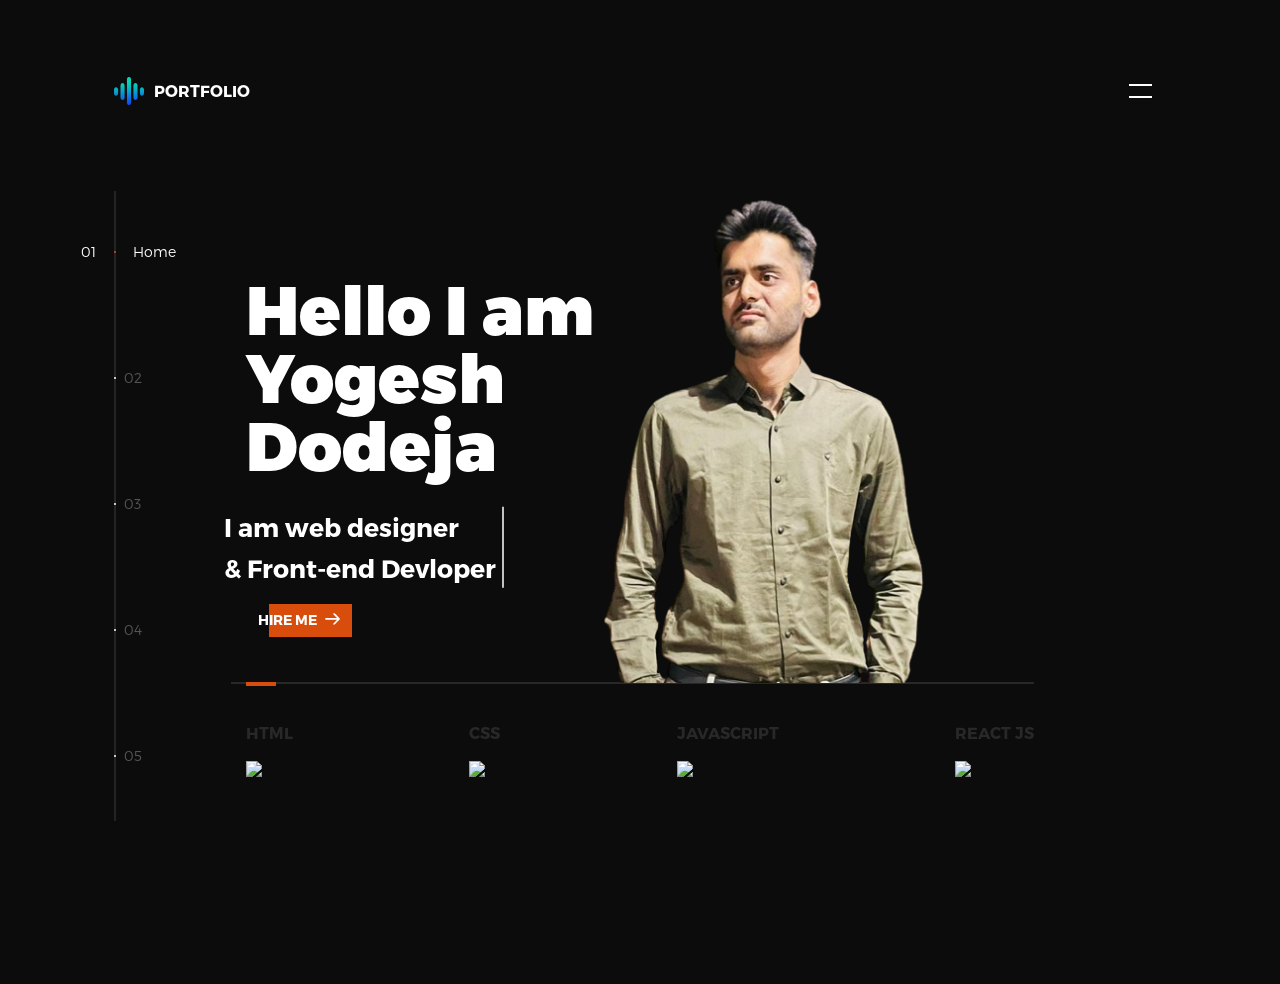
==== index.html @ c279eb3c "first commit" ====
<!DOCTYPE html>
<html lang="en">
<head>
  <title>Portfolio</title>
  <meta charset="utf-8">
  <meta name="viewport" content="width=device-width, initial-scale=1">
  <meta http-equiv="X-UA-Compatible" content="IE=edge">
  <meta name="description" content="HTML5 website template">
  <meta name="keywords" content="global, template, html, sass, jquery">
  <meta name="author" content="Bucky Maler">
  <link rel="stylesheet" href="assets/css/main.css">
</head>
<body>

<!-- notification for small viewports and landscape oriented smartphones -->
<div class="device-notification">
  <a class="device-notification--logo" href="#0">
    <img src="assets/img/logo.png" alt="Global">
    <p>Portfolio</p>
  </a>
  <p class="device-notification--message">Global has so much to offer that we must request you orient your device to portrait or find a larger screen. You won't be disappointed.</p>
</div>

<div class="perspective effect-rotate-left">
  <div class="container"><div class="outer-nav--return"></div>
    <div id="viewport" class="l-viewport">
      <div class="l-wrapper">
        <header class="header">
          <a class="header--logo" href="#0">
            <img src="assets/img/logo.png" alt="Global">
            <p>Portfolio</p>
          </a>
          <button class="header--cta cta">Hire me</button>
          <div class="header--nav-toggle">
          </div>
        </header>
        <nav class="l-side-nav">
          <ul class="side-nav">
            <li class="is-active"><span>Home</span></li>
            <li><span>Works</span></li>
            <li><span>About</span></li>
            <li><span>Contact</span></li>
            <li><span>Hire me</span></li>
          </ul>
        </nav>
        <ul class="l-main-content main-content">
          <li class="l-section section section--is-active">
            <div class="intro">
              <div class="intro--banner">
                <h1 > Hello I am <br>Yogesh  <br>Dodeja</h1><h2 class="line-1 anim-typewriter">I am web designer<br>& Front-end Devloper</h2>
                <!-- <h1 class="typing">Hello CodePen!!!</h1> -->
                <button class="cta">Hire me
                  <svg version="1.1" id="Layer_1" xmlns="http://www.w3.org/2000/svg" xmlns:xlink="http://www.w3.org/1999/xlink" x="0px" y="0px" viewBox="0 0 150 118" style="enable-background:new 0 0 150 118;" xml:space="preserve">
                  <g transform="translate(0.000000,118.000000) scale(0.100000,-0.100000)">
                    <path d="M870,1167c-34-17-55-57-46-90c3-15,81-100,194-211l187-185l-565-1c-431,0-571-3-590-13c-55-28-64-94-18-137c21-20,33-20,597-20h575l-192-193C800,103,794,94,849,39c20-20,39-29,61-29c28,0,63,30,298,262c147,144,272,271,279,282c30,51,23,60-219,304C947,1180,926,1196,870,1167z"/>
                  </g>
                  </svg>
                  <span class="btn-background"></span>
                </button>
                <table>
                <img src="me-removebg-preview.png" id="myimg" alt="Welcome">
              </table>
              </div>
              <div class="intro--options">
                <a href="#0">
                  <h3>HTML</h3>
                  <img id= "logo1" src= "https://upload.wikimedia.org/wikipedia/commons/thumb/3/38/HTML5_Badge.svg/800px-HTML5_Badge.svg.png">
                </a>
                <a href="#0">
                  <h3>CSS</h3>
                  <img id="logo2" src="https://upload.wikimedia.org/wikipedia/commons/thumb/6/62/CSS3_logo.svg/800px-CSS3_logo.svg.png">
                </a>
                <a href="#0">
                  <h3>JAVASCRIPT</h3>
                  <img id="logo3" src="https://www.freepnglogos.com/uploads/javascript/javascript-online-logo-for-website-0.png">
                </a>
                <a href="#0">
                  <h3>REACT JS</h3>
                  <img id="logo4" src="https://cdn1.iconfinder.com/data/icons/programing-development-8/24/react_logo-512.png">
                </a>
              </div>
            </div>
          </li>
          <li class="l-section section">
            <div class="work">
              <h2 id="project"> Projects </h2>
              <div class="work--lockup">
                <ul class="slider">
                  <!-- <li class="slider--item slider--item-left">
                    <a href="#0">
                      <div class="slider--item-image">
                        <img src="assets/img/work-victory.jpg" alt="Victory">
                      </div>
                      <p class="slider--item-title">Victory</p>
                      <p class="slider--item-description">Lorem ipsum dolor sit amet, consectetur adipisicing elit sed do.</p>
                    </a>
                  </li> -->
                  <li class="slider--item slider--item-center">
                    <a href="https://github.com/Yogi020702/Calculator/blob/main/Calculator.html">
                      <div class="slider--item-image">
                        <img id="logo5" src="https://cdn-icons-png.flaticon.com/512/1011/1011863.png" alt="Calculator">
                      </div>
                      <p class="slider--item-title">Calculator</p>
                      <p class="slider--item-description">Calculator code in JavaScript</p>
                    </a>
                  </li>
                  <li class="slider--item slider--item-right">
                    <a href="#0">
                      <div class="slider--item-image">
                        <img src="[data-uri]" alt="Zudio">
                      </div>
                      <p class="slider--item-title">Zudio Project</p>
                      <p class="slider--item-description">In this Project I am using HTML CSS & BOOTSTRAP</p>
                    </a>
                  </li>
                </ul>
                <div class="slider--prev">
                  <svg version="1.1" id="Layer_1" xmlns="http://www.w3.org/2000/svg" xmlns:xlink="http://www.w3.org/1999/xlink" x="0px" y="0px"
                  viewBox="0 0 150 118" style="enable-background:new 0 0 150 118;" xml:space="preserve">
                  <g transform="translate(0.000000,118.000000) scale(0.100000,-0.100000)">
                    <path d="M561,1169C525,1155,10,640,3,612c-3-13,1-36,8-52c8-15,134-145,281-289C527,41,562,10,590,10c22,0,41,9,61,29
                    c55,55,49,64-163,278L296,510h575c564,0,576,0,597,20c46,43,37,109-18,137c-19,10-159,13-590,13l-565,1l182,180
                    c101,99,187,188,193,199c16,30,12,57-12,84C631,1174,595,1183,561,1169z"/>
                  </g>
                  </svg>
                </div>
                <div class="slider--next">
                  <svg version="1.1" id="Layer_1" xmlns="http://www.w3.org/2000/svg" xmlns:xlink="http://www.w3.org/1999/xlink" x="0px" y="0px" viewBox="0 0 150 118" style="enable-background:new 0 0 150 118;" xml:space="preserve">
                  <g transform="translate(0.000000,118.000000) scale(0.100000,-0.100000)">
                    <path d="M870,1167c-34-17-55-57-46-90c3-15,81-100,194-211l187-185l-565-1c-431,0-571-3-590-13c-55-28-64-94-18-137c21-20,33-20,597-20h575l-192-193C800,103,794,94,849,39c20-20,39-29,61-29c28,0,63,30,298,262c147,144,272,271,279,282c30,51,23,60-219,304C947,1180,926,1196,870,1167z"/>
                  </g>
                  </svg>
                </div>
              </div>
            </div>
          </li>
          <li class="l-section section">
            <div class="about">
              <div class="about--banner">
                <h2>Resume</h2>
                <a href="Yogesh's Resume.pdf" download>Check CV
                  <span>
                    <svg version="1.1" id="Layer_1" xmlns="http://www.w3.org/2000/svg" xmlns:xlink="http://www.w3.org/1999/xlink" x="0px" y="0px" viewBox="0 0 150 118" style="enable-background:new 0 0 150 118;" xml:space="preserve">
                    <g transform="translate(0.000000,118.000000) scale(0.100000,-0.100000)">
                      <path d="M870,1167c-34-17-55-57-46-90c3-15,81-100,194-211l187-185l-565-1c-431,0-571-3-590-13c-55-28-64-94-18-137c21-20,33-20,597-20h575l-192-193C800,103,794,94,849,39c20-20,39-29,61-29c28,0,63,30,298,262c147,144,272,271,279,282c30,51,23,60-219,304C947,1180,926,1196,870,1167z"/>
                    </g>
                    </svg>
                  </span>
                </a>
                <img id="me" src="me-removebg-preview 2.png" alt="About Us">
              </div>
              <div class="about--options">
                <a href="#0">
                  <h3>10<sup>th</sup> <br> 56% </h3>
                </a>
                <a href="#0">
                  <h3>12<sup>th</sup> <br> 70%</h3>
                </a>
                <a href="#0">
                  <h3>BCA <br> 6.96 CPI</h3>
                </a> 
              </div>
            </div>
          </li>
          <li class="l-section section">
            <div class="contact">
              <div class="contact--lockup">
                <iframe src="https://www.google.com/maps/embed?pb=!1m18!1m12!1m3!1d29382.74920231218!2d72.58377999166115!3d22.992776174884607!2m3!1f0!2f0!3f0!3m2!1i1024!2i768!4f13.1!3m3!1m2!1s0x395e85c2e335ed6b%3A0xd19a77c6688f5c9b!2sManinagar%2C%20Ahmedabad%2C%20Gujarat!5e0!3m2!1sen!2sin!4v1704738696361!5m2!1sen!2sin" width="600" height="450" style="border:0;" allowfullscreen="" loading="lazy" referrerpolicy="no-referrer-when-downgrade"></iframe>
                <div class="modal">
                  <div class="modal--information">
                    <p>Ahmedabad,Gujarat</p>
                    <a href="mailto:ouremail@gmail.com">yogidodeja16@gmail.com</a>
                    <a href="tel:+148126287560">+91 93 286 85 342</a>
                  </div>
                  <ul class="modal--options">
                    <!-- <li><a href="#0">Bēhance</a></li>
                    <li><a href="#0">dribbble</a></li> -->
                    <li><a href="mailto:ouremail@gmail.com">Contact Me</a></li>
                  </ul>
                </div>
              </div>
            </div>
          </li>
          <li class="l-section section">
            <div class="hire">
              <h2>You want me to do</h2>
              <!-- checkout formspree.io for easy form setup -->
              <form class="work-request">
                <div class="work-request--options">
                  <span class="options-a">
                    <input id="opt-1" type="checkbox" value="app design">
                    <label for="opt-1">
                      <svg version="1.1" id="Layer_1" xmlns="http://www.w3.org/2000/svg" xmlns:xlink="http://www.w3.org/1999/xlink" x="0px" y="0px"
                      viewBox="0 0 150 111" style="enable-background:new 0 0 150 111;" xml:space="preserve">
                      <g transform="translate(0.000000,111.000000) scale(0.100000,-0.100000)">
                        <path d="M950,705L555,310L360,505C253,612,160,700,155,700c-6,0-44-34-85-75l-75-75l278-278L550-5l475,475c261,261,475,480,475,485c0,13-132,145-145,145C1349,1100,1167,922,950,705z"/>
                      </g>
                      </svg>
                      Web Design
                    </label>
                    <input id="opt-2" type="checkbox" value="graphic design">
                    <label for="opt-2">
                      <svg version="1.1" id="Layer_1" xmlns="http://www.w3.org/2000/svg" xmlns:xlink="http://www.w3.org/1999/xlink" x="0px" y="0px"
                      viewBox="0 0 150 111" style="enable-background:new 0 0 150 111;" xml:space="preserve">
                      <g transform="translate(0.000000,111.000000) scale(0.100000,-0.100000)">
                        <path d="M950,705L555,310L360,505C253,612,160,700,155,700c-6,0-44-34-85-75l-75-75l278-278L550-5l475,475c261,261,475,480,475,485c0,13-132,145-145,145C1349,1100,1167,922,950,705z"/>
                      </g>
                      </svg>
                      Web Devloping
                    </label>
                    
                  </span>
                </div>
                <div class="work-request--information">
                  <div class="information-name">
                    <input id="name" type="text" spellcheck="false">
                    <label for="name">Name</label>
                  </div>
                  <div class="information-email">
                    <input id="email" type="email" spellcheck="false">
                    <label for="email">Email</label>
                  </div>
                </div>
                <input type="submit" value="Send Request">
              </form>
            </div>
          </li>
        </ul>
      </div>
    </div>
  </div>
  <ul class="outer-nav">
    <li>Home</li>
    <li>Works</li>
    <li>About</li>
    <li>Contact</li>
    <li>Hire me</li>
  </ul>
</div>

<script src="https://ajax.googleapis.com/ajax/libs/jquery/2.2.4/jquery.min.js"></script>
<script>window.jQuery || document.write('<script src="assets/js/vendor/jquery-2.2.4.min.js"><\/script>')</script>
<script src="assets/js/functions-min.js"></script>
</body>
</html>
---- assets/css/main.css ----
@font-face {
    font-family: 'Montserrat';
    src: url("fonts/Montserrat-Black.eot");
    src: local("☺"), url("fonts/Montserrat-Black.woff") format("woff"), url("fonts/Montserrat-Black.ttf") format("truetype"), url("fonts/Montserrat-Black.svg") format("svg");
    font-weight: 900;
    font-style: normal
}

@font-face {
    font-family: 'Montserrat';
    src: url("fonts/Montserrat-Bold.eot");
    src: local("☺"), url("fonts/Montserrat-Bold.woff") format("woff"), url("fonts/Montserrat-Bold.ttf") format("truetype"), url("fonts/Montserrat-Bold.svg") format("svg");
    font-weight: 700;
    font-style: normal
}

@font-face {
    font-family: 'Montserrat';
    src: url("fonts/Montserrat-Regular.eot");
    src: local("☺"), url("fonts/Montserrat-Regular.woff") format("woff"), url("fonts/Montserrat-Regular.ttf") format("truetype"), url("fonts/Montserrat-Regular.svg") format("svg");
    font-weight: 400;
    font-style: normal
}

@font-face {
    font-family: 'Montserrat';
    src: url("fonts/Montserrat-Light.eot");
    src: local("☺"), url("fonts/Montserrat-Light.woff") format("woff"), url("fonts/Montserrat-Light.ttf") format("truetype"), url("fonts/Montserrat-Light.svg") format("svg");
    font-weight: 300;
    font-style: normal
}
@import url(https://fonts.googleapis.com/css?family=Anonymous+Pro);

/* Global */
html{
  min-height: 100%;
  overflow: hidden;
}
body{
  height: calc(100vh - 2em);
  padding: 4em;
  color: rgba(255,255,255,.75);
  font-family: 'Anonymous Pro', monospace;  
  background-color: rgb(25,25,25);  
}
.line-1{
    position: relative;
    top: 5%;
    right: 35%;  
    width: 24em;
    margin: 0 auto;
    border-right: 2px solid rgba(255,255,255,.75);
    font-size: 180%;
    /* text-align: center; */
    white-space: nowrap;
    overflow: hidden;
    transform: translateY(-50%);    
}

/* Animation */
.anim-typewriter{
  animation: typewriter 3s steps(44) 1s 1 normal both,
             blinkTextCursor 500ms steps(44) infinite normal;
}
@keyframes typewriter{
  from{width: 0;}
  to{width: 11em;}
}
@keyframes blinkTextCursor{
  from{border-right-color: rgba(189, 14, 14, 0.75);}
  to{border-right-color: transparent;}
}

/*! normalize.css v3.0.2 | MIT License | git.io/normalize */
html {
    font-family: sans-serif;
    -ms-text-size-adjust: 100%;
    -webkit-text-size-adjust: 100%
}

body {
    margin: 0
}
#logo1,#logo2,#logo3,#logo4{
    height: 10vh;
}
#logo5{
    height: 30vh;
    margin-top: 35px;
}
#myimg{
    height: 55vh;
}
#me{
    height: 600px;
    left: 600px;
    top: -70px;
}
article,
aside,
details,
figcaption,
figure,
footer,
header,
hgroup,
main,
menu,
nav,
section,
summary {
    display: block
}

audio,
canvas,
progress,
video {
    display: inline-block;
    vertical-align: baseline
}

audio:not([controls]) {
    display: none;
    height: 0
}

[hidden],
template {
    display: none
}

a {
    background-color: transparent
}

a:active,
a:hover {
    outline: 0
}

abbr[title] {
    border-bottom: 1px dotted
}

b,
strong {
    font-weight: bold
}

dfn {
    font-style: italic
}

h1 {
    font-size: 2em;
    margin: 0.67em 0
}

mark {
    background: #ff0;
    color: #000
}

small {
    font-size: 80%
}

sub,
sup {
    font-size: 75%;
    line-height: 0;
    position: relative;
    vertical-align: baseline
}

sup {
    top: -0.5em
}

sub {
    bottom: -0.25em
}

img {
    border: 0
}

svg:not(:root) {
    overflow: hidden
}

figure {
    margin: 1em 40px
}

hr {
    box-sizing: content-box;
    height: 0
}

pre {
    overflow: auto
}

code,
kbd,
pre,
samp {
    font-family: monospace, monospace;
    font-size: 1em
}

button,
input,
optgroup,
select,
textarea {
    color: inherit;
    font: inherit;
    margin: 0
}

button {
    overflow: visible
}

button,
select {
    text-transform: none
}

button,
html input[type="button"],
input[type="reset"],
input[type="submit"] {
    -webkit-appearance: button;
    cursor: pointer
}

button[disabled],
html input[disabled] {
    cursor: default
}

button::-moz-focus-inner,
input::-moz-focus-inner {
    border: 0;
    padding: 0
}

input {
    line-height: normal
}

input[type="checkbox"],
input[type="radio"] {
    box-sizing: border-box;
    padding: 0
}

input[type="number"]::-webkit-inner-spin-button,
input[type="number"]::-webkit-outer-spin-button {
    height: auto
}

input[type="search"] {
    -webkit-appearance: textfield;
    box-sizing: content-box
}

input[type="search"]::-webkit-search-cancel-button,
input[type="search"]::-webkit-search-decoration {
    -webkit-appearance: none
}

fieldset {
    border: 1px solid #c0c0c0;
    margin: 0 2px;
    padding: 0.35em 0.625em 0.75em
}

legend {
    border: 0;
    padding: 0
}

textarea {
    overflow: auto
}

optgroup {
    font-weight: bold
}

table {
    border-collapse: collapse;
    border-spacing: 0
}

td,
th {
    padding: 0
}

::-moz-selection {
    background: #FFF498
}

::selection {
    background: #FFF498
}

::-moz-selection {
    background: #FFF498
}

img::-moz-selection {
    background: transparent
}

img::selection {
    background: transparent
}

img::-moz-selection {
    background: transparent
}

body {
    -webkit-tap-highlight-color: #FFF498
}

body {
    background-color: #0c0c0c;
    font-size: 14px;
    line-height: 1.6;
    font-family: "Montserrat", sans-serif;
    color: #fff;
    -webkit-font-smoothing: antialiased;
    -webkit-text-size-adjust: 100%
}

.l-viewport {
    position: relative;
    width: 100%;
    height: 100vh;
    box-shadow: 0 0 45px 5px rgba(0, 0, 0, 0.85);
    overflow: hidden
}

.l-wrapper {
    position: relative;
    width: 1440px;
    max-width: 90%;
    height: 100%;
    margin: 0 auto
}

.l-side-nav {
    position: absolute;
    left: 0;
    display: -webkit-box;
    display: -webkit-flex;
    display: -ms-flexbox;
    display: flex;
    height: 100%;
    -webkit-box-align: center;
    -webkit-align-items: center;
    -ms-flex-align: center;
    align-items: center
}

.l-side-nav::before {
    content: "";
    position: absolute;
    top: 50%;
    left: 0;
    -webkit-transform: translateY(-50%);
    transform: translateY(-50%);
    width: 2px;
    height: 70%;
    max-height: 750px;
    background-color: #555;
    opacity: .35;
    z-index: 10
}

@media (max-width: 1180px) {
    .l-side-nav {
        display: none
    }
}

.l-main-content {
    position: relative;
    width: 100%;
    height: 100%;
    margin: 0;
    padding: 0;
    list-style: none
}

.l-section {
    position: absolute;
    width: 100%;
    height: 100%
}

.device-notification {
    display: none;
    position: fixed;
    top: 0;
    left: 0;
    width: 100%;
    height: 100%;
    -webkit-box-orient: vertical;
    -webkit-box-direction: normal;
    -webkit-flex-direction: column;
    -ms-flex-direction: column;
    flex-direction: column;
    -webkit-box-align: center;
    -webkit-align-items: center;
    -ms-flex-align: center;
    -ms-grid-row-align: center;
    align-items: center;
    -webkit-box-pack: center;
    -webkit-justify-content: center;
    -ms-flex-pack: center;
    justify-content: center;
    background-color: #0c0c0c;
    z-index: 12
}

.device-notification--logo {
    display: -webkit-box;
    display: -webkit-flex;
    display: -ms-flexbox;
    display: flex;
    -webkit-box-align: center;
    -webkit-align-items: center;
    -ms-flex-align: center;
    align-items: center;
    text-decoration: none;
    color: #fff
}

.device-notification--logo p {
    margin: 0 0 0 10px;
    font-size: 16px;
    font-weight: 700;
    text-transform: uppercase
}

.device-notification--message {
    width: 70%;
    margin: 30px 0 0 0;
    font-weight: 700;
    text-align: center
}

@media (max-width: 767px) and (min-width: 601px) and (max-height: 680px) {
    .device-notification {
        display: -webkit-box;
        display: -webkit-flex;
        display: -ms-flexbox;
        display: flex
    }
}

@media (max-width: 600px) and (min-width: 480px) and (max-height: 580px) {
    .device-notification {
        display: -webkit-box;
        display: -webkit-flex;
        display: -ms-flexbox;
        display: flex
    }
}

@media (max-width: 736px) and (min-width: 360px) and (orientation: landscape) {
    .device-notification {
        display: -webkit-box;
        display: -webkit-flex;
        display: -ms-flexbox;
        display: flex
    }
}

@media(max-width: 359px) {
    .device-notification {
        display: -webkit-box;
        display: -webkit-flex;
        display: -ms-flexbox;
        display: flex
    }
}

.section {
    opacity: 0;
    visibility: hidden;
    -webkit-transition: opacity .4s ease-in-out, visibility 0s .4s;
    transition: opacity .4s ease-in-out, visibility 0s .4s
}

.section--is-active {
    opacity: 1;
    visibility: visible;
    z-index: 1;
    -webkit-transition: opacity .4s ease-in-out .4s;
    transition: opacity .4s ease-in-out .4s
}

.section--next {
    -webkit-transform: translateY(-45px);
    transform: translateY(-45px);
    -webkit-transition: -webkit-transform .4s ease-in-out;
    transition: -webkit-transform .4s ease-in-out;
    transition: transform .4s ease-in-out;
    transition: transform .4s ease-in-out, -webkit-transform .4s ease-in-out
}

.section--prev {
    -webkit-transform: translateY(45px);
    transform: translateY(45px);
    -webkit-transition: -webkit-transform .4s ease-in-out;
    transition: -webkit-transform .4s ease-in-out;
    transition: transform .4s ease-in-out;
    transition: transform .4s ease-in-out, -webkit-transform .4s ease-in-out
}

.header {
    position: absolute;
    top: 0;
    left: 0;
    display: -webkit-box;
    display: -webkit-flex;
    display: -ms-flexbox;
    display: flex;
    width: 100%;
    height: 70px;
    -webkit-box-align: center;
    -webkit-align-items: center;
    -ms-flex-align: center;
    align-items: center;
    -webkit-box-pack: justify;
    -webkit-justify-content: space-between;
    -ms-flex-pack: justify;
    justify-content: space-between;
    z-index: 10
}

.header--logo {
    display: -webkit-box;
    display: -webkit-flex;
    display: -ms-flexbox;
    display: flex;
    -webkit-box-align: center;
    -webkit-align-items: center;
    -ms-flex-align: center;
    align-items: center;
    text-decoration: none;
    color: #fff
}

.header--logo p {
    margin: 0 0 0 10px;
    font-size: 16px;
    font-weight: 700;
    text-transform: uppercase
}

.header--nav-toggle {
    display: -webkit-box;
    display: -webkit-flex;
    display: -ms-flexbox;
    display: flex;
    width: 50px;
    height: 50px;
    -webkit-box-orient: vertical;
    -webkit-box-direction: normal;
    -webkit-flex-direction: column;
    -ms-flex-direction: column;
    flex-direction: column;
    -webkit-box-align: center;
    -webkit-align-items: center;
    -ms-flex-align: center;
    align-items: center;
    -webkit-box-pack: center;
    -webkit-justify-content: center;
    -ms-flex-pack: center;
    justify-content: center;
    cursor: pointer
}

.header--nav-toggle span,
.header--nav-toggle::before,
.header--nav-toggle::after {
    content: "";
    position: relative;
    width: 16px;
    height: 2px;
    background-color: #fff
}

.header--nav-toggle::before {
    bottom: 5px;
    width: 23px
}

.header--nav-toggle::after {
    top: 5px;
    width: 23px
}

.header--cta {
    position: absolute;
    top: 50%;
    left: 50%;
    -webkit-transform: translate(-50%, -50%);
    transform: translate(-50%, -50%);
    padding: 0 20px;
    line-height: 30px;
    text-decoration: none;
    color: #fff;
    font-weight: 700;
    text-transform: uppercase;
    background-color: #d84d0c;
    border: none;
    opacity: 0;
    visibility: hidden;
    -webkit-transition: opacity .4s ease-in-out, visibility 0s .4s;
    transition: opacity .4s ease-in-out, visibility 0s .4s
}

.header--cta:focus {
    outline: none
}

.header--cta.is-active {
    opacity: 1;
    visibility: visible;
    -webkit-transition: opacity .4s ease-in-out .4s;
    transition: opacity .4s ease-in-out .4s
}

@media (max-width: 767px) {
    .header--cta {
        display: none
    }
}

.side-nav {
    position: relative;
    display: -webkit-box;
    display: -webkit-flex;
    display: -ms-flexbox;
    display: flex;
    width: 100px;
    height: 70%;
    max-height: 750px;
    -webkit-box-orient: vertical;
    -webkit-box-direction: normal;
    -webkit-flex-direction: column;
    -ms-flex-direction: column;
    flex-direction: column;
    -webkit-justify-content: space-around;
    -ms-flex-pack: distribute;
    justify-content: space-around;
    margin: 0;
    padding: 0;
    list-style-position: inside;
    z-index: 10
}

.side-nav>li {
    position: relative;
    top: -5px;
    color: #fff;
    font-size: 6px;
    cursor: pointer
}

.side-nav>li span {
    position: relative;
    top: 3px;
    left: 10px;
    color: #fff;
    font-size: 14px;
    font-weight: 300;
    opacity: 0;
    visibility: hidden
}

.side-nav>li::before {
    position: absolute;
    top: 3px;
    left: 10px;
    color: #555;
    font-size: 14px;
    font-weight: 300
}

.side-nav li:nth-child(1)::before {
    content: "01"
}

.side-nav li:nth-child(2)::before {
    content: "02"
}

.side-nav li:nth-child(3)::before {
    content: "03"
}

.side-nav li:nth-child(4)::before {
    content: "04"
}

.side-nav li:nth-child(5)::before {
    content: "05"
}

.side-nav li.is-active {
    color: #d84d0c;
    -webkit-transition: color .4s ease-in-out;
    transition: color .4s ease-in-out
}

.side-nav li.is-active span {
    opacity: 1;
    visibility: visible;
    -webkit-transition: opacity .4s ease-in-out;
    transition: opacity .4s ease-in-out
}

.side-nav li.is-active::before {
    left: -33px;
    color: #fff
}

.intro {
    position: relative;
    display: -webkit-box;
    display: -webkit-flex;
    display: -ms-flexbox;
    display: flex;
    width: 900px;
    max-width: 75%;
    height: 100%;
    -webkit-box-orient: vertical;
    -webkit-box-direction: normal;
    -webkit-flex-direction: column;
    -ms-flex-direction: column;
    flex-direction: column;
    -webkit-box-pack: center;
    -webkit-justify-content: center;
    -ms-flex-pack: center;
    justify-content: center;
    margin: 0 auto
}

@media (max-width: 1180px) {
    .intro {
        max-width: 100%
    }
}

.intro--banner {
    position: relative;
    height: 475px
}

.intro--banner::before {
    content: "";
    position: absolute;
    bottom: 20px;
    left: -15px;
    right: 0;
    height: 2px;
    background-color: #282828
}

.intro--banner::after {
    content: "";
    position: absolute;
    bottom: 18px;
    left: 0;
    width: 30px;
    height: 4px;
    background-color: #d84d0c
}

.intro--banner h1 {
    position: relative;
    font-size: 68px;
    font-weight: 900;
    line-height: 1;
    z-index: 1
}

.intro--banner button {
    position: relative;
    padding: 5px 17px 5px 12px;
    font-weight: 700;
    text-transform: uppercase;
    background-color: transparent;
    border: none
}

.intro--banner button .btn-background {
    position: absolute;
    top: 0;
    left: 23px;
    right: 0;
    height: 100%;
    background-color: #d84d0c;
    z-index: -1;
    -webkit-transition: left .2s ease-in-out;
    transition: left .2s ease-in-out
}

.intro--banner button:hover .btn-background {
    left: 0
}

.intro--banner button:focus {
    outline: none
}

.intro--banner button svg {
    position: relative;
    left: 5px;
    width: 15px;
    fill: #fff
}

.intro--banner img {
    position: absolute;
    bottom: 21px;
    right: -12px
}

.intro--options {
    display: -webkit-box;
    display: -webkit-flex;
    display: -ms-flexbox;
    display: flex;
    -webkit-box-pack: justify;
    -webkit-justify-content: space-between;
    -ms-flex-pack: justify;
    justify-content: space-between;
    margin: 0;
    padding: 0;
    list-style: none
}

.intro--options>a {
    max-width: 250px;
    text-decoration: none;
    color: #282828;
    -webkit-transition: color .2s ease-in-out;
    transition: color .2s ease-in-out
}

.intro--options>a:hover {
    color: #fff
}

.intro--options h3 {
    font-size: 16px;
    text-transform: uppercase
}

.intro--options p {
    margin-bottom: 0
}

@media (max-width: 900px) {
    .intro--banner {
        height: 380px
    }

    .intro--banner h1 {
        font-size: 55px
    }

    .intro--banner img {
        width: 430px
    }

    .intro--options>a {
        margin-right: 30px
    }

    .intro--options>a:last-child {
        margin-right: 0
    }
}

@media (max-width: 767px) {
    .intro--banner {
        height: 305px
    }

    .intro--banner h1 {
        font-size: 44px
    }

    .intro--banner img {
        width: 330px
    }

    .intro--options {
        display: block
    }

    .intro--options>a {
        display: block;
        max-width: 100%;
        margin: 0 0 30px 0
    }

    .intro--options>a:last-child {
        margin-bottom: 0
    }
}

@media (max-width: 600px) {
    .intro--banner {
        height: 360px
    }

    .intro--banner h1 {
        font-size: 55px
    }

    .intro--banner img {
        display: none
    }
}

@media (max-width: 600px) and (max-height: 750px) {
    .intro--banner {
        height: auto
    }

    .intro--banner::before,
    .intro--banner::after {
        display: none
    }

    .intro--banner h1 {
        margin-top: 0
    }

    .intro--options {
        display: none
    }
}

.work {
    position: relative;
    display: -webkit-box;
    display: -webkit-flex;
    display: -ms-flexbox;
    display: flex;
    width: 960px;
    max-width: 80%;
    height: 100%;
    -webkit-box-orient: vertical;
    -webkit-box-direction: normal;
    -webkit-flex-direction: column;
    -ms-flex-direction: column;
    flex-direction: column;
    -webkit-box-pack: center;
    -webkit-justify-content: center;
    -ms-flex-pack: center;
    justify-content: center;
    margin: 0 auto
}

@media (max-width: 1180px) {
    .work {
        max-width: 100%
    }
}

.work h2 {
    margin: 0 0 20px 0;
    font-size: 30px;
    text-align: center
}

.work--lockup {
    position: relative
}

.work--lockup .slider {
    position: relative;
    display: -webkit-box;
    display: -webkit-flex;
    display: -ms-flexbox;
    display: flex;
    width: 80%;
    margin: 0 auto;
    padding: 0;
    list-style: none
}

.work--lockup .slider--item {
    position: absolute;
    display: none;
    text-align: center
}

.work--lockup .slider--item a {
    text-decoration: none;
    color: #858585
}

.work--lockup .slider--item-title {
    margin-top: 10px;
    font-size: 12px;
    font-weight: 700;
    text-transform: uppercase
}

.work--lockup .slider--item-description {
    display: none;
    max-width: 250px;
    margin: 0 auto
}

.work--lockup .slider--item-image {
    width: 150px;
    height: 150px;
    margin: 0 auto;
    border-radius: 50%;
    overflow: hidden
}

.work--lockup .slider--item-image img {
    width: 100%
}

.work--lockup .slider--item-left {
    top: 50%;
    left: 0;
    -webkit-transform: translateY(-50%);
    transform: translateY(-50%);
    display: block
}

.work--lockup .slider--item-right {
    top: 50%;
    right: 0;
    -webkit-transform: translateY(-50%);
    transform: translateY(-50%);
    display: block
}

.work--lockup .slider--item-center {
    position: relative;
    top: 30px;
    left: 50%;
    -webkit-transform: translateX(-50%);
    transform: translateX(-50%);
    display: block
}

.work--lockup .slider--item-center a {
    color: #fff
}

.work--lockup .slider--item-center .slider--item-title {
    margin-top: 25px;
    font-size: 16px
}

.work--lockup .slider--item-center .slider--item-description {
    display: block
}

.work--lockup .slider--item-center .slider--item-image {
    width: 300px;
    height: 300px
}

.work--lockup .slider--next,
.work--lockup .slider--prev {
    position: absolute;
    top: 160px;
    display: -webkit-box;
    display: -webkit-flex;
    display: -ms-flexbox;
    display: flex;
    width: 50px;
    height: 50px;
    -webkit-box-align: center;
    -webkit-align-items: center;
    -ms-flex-align: center;
    align-items: center;
    -webkit-box-pack: center;
    -webkit-justify-content: center;
    -ms-flex-pack: center;
    justify-content: center;
    background-color: #282828;
    border-radius: 50%;
    cursor: pointer
}

.work--lockup .slider--next svg,
.work--lockup .slider--prev svg {
    width: 20px;
    fill: #fff
}

.work--lockup .slider--next {
    right: 0
}

.work--lockup .slider--prev {
    left: 0
}

@media (max-width: 900px) {
    .work--lockup .slider--item-image {
        width: 120px;
        height: 120px
    }

    .work--lockup .slider--item-center .slider--item-image {
        width: 240px;
        height: 240px
    }

    .work--lockup .slider--next,
    .work--lockup .slider--prev {
        top: 130px
    }
}

@media (max-width: 767px) {
    .work--lockup .slider {
        width: 75%
    }

    .work--lockup .slider--item-image {
        width: 90px;
        height: 90px
    }

    .work--lockup .slider--item-center .slider--item-image {
        width: 190px;
        height: 190px
    }

    .work--lockup .slider--next,
    .work--lockup .slider--prev {
        top: 105px
    }
}

@media (max-width: 600px) {
    .work--lockup .slider {
        width: auto
    }

    .work--lockup .slider--item-left,
    .work--lockup .slider--item-right {
        display: none
    }
}

.about {
    position: relative;
    display: -webkit-box;
    display: -webkit-flex;
    display: -ms-flexbox;
    display: flex;
    width: 900px;
    max-width: 75%;
    height: 100%;
    -webkit-box-orient: vertical;
    -webkit-box-direction: normal;
    -webkit-flex-direction: column;
    -ms-flex-direction: column;
    flex-direction: column;
    -webkit-box-pack: center;
    -webkit-justify-content: center;
    -ms-flex-pack: center;
    justify-content: center;
    margin: 0 auto
}

@media (max-width: 1180px) {
    .about {
        max-width: 100%
    }
}

.about--banner {
    position: relative;
    height: 275px

}

.about--banner::before {
    content: "";
    position: absolute;
    top: 20px;
    left: 200px;
    -webkit-transform: rotate(-25deg);
    transform: rotate(-25deg);
    border: 5px solid #d84d0c;
    border-right-color: transparent;
    border-bottom-color: transparent
}

.about--banner::after {
    content: "";
    position: absolute;
    top: 75px;
    left: 400px;
    -webkit-transform: rotate(45deg);
    transform: rotate(45deg);
    width: 10px;
    height: 10px;
    background-color: #d84d0c
}

.about--banner h2 {
    position: relative;
    margin-top: 35px;
    font-size: 68px;
    font-weight: 900;
    line-height: 1;
    z-index: 1
}

.about--banner h2::before {
    content: "";
    position: absolute;
    top: 60px;
    left: 268px;
    width: 30px;
    height: 30px;
    background-color: #d84d0c;
    border-radius: 50%
}

.about--banner h2::after {
    content: "";
    position: absolute;
    top: 255px;
    left: 255px;
    width: 10px;
    height: 10px;
    background-color: #d84d0c
}

.about--banner a {
    padding: 5px 17px 5px 0;
    text-decoration: none;
    color: #fff;
    font-weight: 700;
    text-transform: uppercase;
    background-color: transparent
}

.about--banner a:hover svg {
    left: 10px
}

.about--banner a svg {
    position: relative;
    left: 5px;
    width: 15px;
    fill: #fff;
    -webkit-transition: left .2s ease-in-out;
    transition: left .2s ease-in-out
}

.about--banner img {
    position: absolute;
    bottom: -90px;
    right: -12px
}

.about--options {
    display: -webkit-box;
    display: -webkit-flex;
    display: -ms-flexbox;
    display: flex;
    max-width: 600px;
    -webkit-box-pack: justify;
    -webkit-justify-content: space-between;
    -ms-flex-pack: justify;
    justify-content: space-between;
    margin: 0;
    padding: 0;
    list-style: none
}

.about--options>a {
    position: relative;
    width: 170px;
    height: 175px;
    text-decoration: none;
    color: #fff;
    border: 10px solid #d84d0c;
    background-position: center;
    background-size: cover;
    background-repeat: no-repeat
}

.about--options>a:nth-child(1) {
    background-image: url("https://assets.telegraphindia.com/telegraph/2023/Jan/1672746038_untitled-design-2023-01-03t171021-689.jpg")
}

.about--options>a:nth-child(2) {
    background-image: url("https://assets.telegraphindia.com/telegraph/2023/Jan/1672746038_untitled-design-2023-01-03t171021-689.jpg")
}

.about--options>a:nth-child(3) {
    background-image: url("https://ksv.ac.in/wp-content/uploads/2019/12/logo-2.png")
}

.about--options>a:hover h3 {
    bottom: -75px
}

.about--options>a:hover h2 {
    bottom: -75px
}

.about--options>a:hover h1 {
    bottom: -75px
}

.about--options h3 {
    position: absolute;
    bottom: 10px;
    left: 10px;
    font-size: 16px;
    text-transform: uppercase;
    -webkit-transition: bottom .2s ease-in-out, left .2s ease-in-out;
    transition: bottom .2s ease-in-out, left .2s ease-in-out
}

@media (max-width: 767px) {
    .about--banner {
        height: 305px
    }

    .about--banner::before {
        top: 0;
        left: 125px
    }

    .about--banner::after {
        top: 35px;
        left: 260px
    }

    .about--banner h2 {
        margin-top: 10px;
        font-size: 44px
    }

    .about--banner h2::before {
        top: 28px;
        left: 168px
    }

    .about--banner h2::after {
        top: 163px;
        left: 163px
    }

    .about--banner img {
        width: 315px
    }
}

@media (max-width: 600px) {
    .about--banner {
        height: auto
    }

    .about--banner::before {
        left: 155px
    }

    .about--banner::after {
        left: 310px
    }

    .about--banner h2 {
        margin-top: 0;
        font-size: 55px
    }

    .about--banner h2::before {
        top: 43px;
        left: 214px
    }

    .about--banner h2::after {
        top: 205px;
        left: 205px
    }

    .about--banner img {
        display: none
    }

    .about--options {
        display: none
    }
}

.contact {
    position: fixed;
    top: 0;
    left: 0;
    width: 100%;
    height: 100%;
    /* background-image: url("../img/contact-visual.png"); */
    
    background-position: center;
    background-size: cover;
    background-repeat: no-repeat
}

.contact--lockup {
    position: relative;
    display: -webkit-box;
    display: -webkit-flex;
    display: -ms-flexbox;
    display: flex;
    width: 900px;
    max-width: 75%;
    height: 100%;
    -webkit-box-align: center;
    -webkit-align-items: center;
    -ms-flex-align: center;
    align-items: center;
    -webkit-box-pack: end;
    -webkit-justify-content: flex-end;
    -ms-flex-pack: end;
    justify-content: flex-end;
    margin: 0 auto
}

@media (max-width: 1180px) {
    .contact--lockup {
        max-width: 90%
    }
}

@media (max-width: 767px) {
    .contact--lockup {
        -webkit-box-pack: center;
        -webkit-justify-content: center;
        -ms-flex-pack: center;
        justify-content: center
    }
}

.contact--lockup .modal {
    padding: 45px 45px;
    text-align: center;
    background-color: #0c0c0c;
    box-shadow: 0 0 30px 0 rgba(0, 0, 0, 0.75)
}

.contact--lockup .modal--information p,
.contact--lockup .modal--information a {
    display: block;
    margin: 10px 0;
    text-decoration: none;
    color: #fff;
    font-weight: 700
}

.contact--lockup .modal--information p {
    margin-top: 0
}

.contact--lockup .modal--options {
    margin: 0;
    padding: 0;
    list-style: none
}

.contact--lockup .modal--options>li {
    width: 130px;
    margin: 0 auto 25px auto
}

.contact--lockup .modal--options li:nth-child(1) {
    background-color: #1769ff
}

.contact--lockup .modal--options li:nth-child(2) {
    background-color: #ea4c89
}

.contact--lockup .modal--options li:nth-child(3) {
    margin-bottom: 0;
    background-color: #d84d0c;
    text-transform: uppercase
}

.contact--lockup .modal--options a {
    display: block;
    width: 100%;
    padding: 8px 0;
    text-decoration: none;
    color: #fff;
    font-weight: 700
}

.hire {
    position: relative;
    display: -webkit-box;
    display: -webkit-flex;
    display: -ms-flexbox;
    display: flex;
    width: 700px;
    max-width: 75%;
    height: 100%;
    -webkit-box-orient: vertical;
    -webkit-box-direction: normal;
    -webkit-flex-direction: column;
    -ms-flex-direction: column;
    flex-direction: column;
    -webkit-box-pack: center;
    -webkit-justify-content: center;
    -ms-flex-pack: center;
    justify-content: center;
    margin: 0 auto
}

@media (max-width: 1180px) {
    .hire {
        max-width: 100%
    }
}

.hire h2 {
    margin: 0 0 20px 0;
    font-size: 30px;
    text-align: center
}

.work-request {
    display: -webkit-box;
    display: -webkit-flex;
    display: -ms-flexbox;
    display: flex;
    width: 100%;
    -webkit-box-orient: vertical;
    -webkit-box-direction: normal;
    -webkit-flex-direction: column;
    -ms-flex-direction: column;
    flex-direction: column;
    -webkit-box-align: center;
    -webkit-align-items: center;
    -ms-flex-align: center;
    align-items: center;
    color: #fff
}

.work-request input[type="submit"] {
    width: 400px;
    max-width: 100%;
    line-height: 50px;
    font-size: 16px;
    font-weight: 700;
    text-transform: uppercase;
    background-color: #d84d0c;
    border: none;
    border-radius: 0
}

.work-request input[type="submit"]:focus {
    outline: none
}

.work-request--options {
    display: -webkit-box;
    display: -webkit-flex;
    display: -ms-flexbox;
    display: flex;
    width: 100%;
    -webkit-box-orient: vertical;
    -webkit-box-direction: normal;
    -webkit-flex-direction: column;
    -ms-flex-direction: column;
    flex-direction: column;
    -webkit-box-align: center;
    -webkit-align-items: center;
    -ms-flex-align: center;
    align-items: center;
    margin: 30px 0
}

.work-request--options .options-a {
    display: -webkit-box;
    display: -webkit-flex;
    display: -ms-flexbox;
    display: flex;
    width: 100%;
    -webkit-box-pack: justify;
    -webkit-justify-content: space-between;
    -ms-flex-pack: justify;
    justify-content: space-between
}

.work-request--options .options-b {
    display: -webkit-box;
    display: -webkit-flex;
    display: -ms-flexbox;
    display: flex;
    width: 72%;
    -webkit-flex-wrap: wrap;
    -ms-flex-wrap: wrap;
    flex-wrap: wrap;
    -webkit-justify-content: space-around;
    -ms-flex-pack: distribute;
    justify-content: space-around
}

.work-request--options label {
    display: block;
    width: 200px;
    margin-bottom: 30px;
    line-height: 50px;
    font-size: 16px;
    font-weight: 700;
    text-align: center;
    border: 2px solid #fff;
    cursor: pointer;
    -webkit-transition: background-color .2s ease-in-out, border-color .2s ease-in-out;
    transition: background-color .2s ease-in-out, border-color .2s ease-in-out
}

.work-request--options label svg {
    position: relative;
    left: -5px;
    width: 0;
    fill: #fff;
    -webkit-transition: width .2s ease-in-out;
    transition: width .2s ease-in-out
}

.work-request--options input[type="checkbox"] {
    display: none
}

.work-request--options input[type="checkbox"]:checked+label {
    background-color: #d84d0c;
    border-color: #d84d0c
}

.work-request--options input[type="checkbox"]:checked+label svg {
    width: 15px
}

.work-request--information {
    display: -webkit-box;
    display: -webkit-flex;
    display: -ms-flexbox;
    display: flex;
    width: 100%;
    -webkit-box-pack: justify;
    -webkit-justify-content: space-between;
    -ms-flex-pack: justify;
    justify-content: space-between;
    margin-bottom: 60px
}

.work-request--information .information-name,
.work-request--information .information-email {
    position: relative;
    width: 45%;
    height: 50px;
    font-size: 30px;
    font-weight: 300
}

.work-request--information input[type="text"],
.work-request--information input[type="email"] {
    width: 100%;
    padding: 0 0 5px 0;
    background-color: transparent;
    border: none;
    border-bottom: 1px solid #fff;
    border-radius: 0
}

.work-request--information input[type="text"]:focus,
.work-request--information input[type="email"]:focus {
    outline: none;
    background-color: #0c0c0c
}

.work-request--information label {
    position: absolute;
    top: 0;
    left: 0;
    pointer-events: none;
    -webkit-transition: top .2s ease-in-out, font-size .2s ease-in-out;
    transition: top .2s ease-in-out, font-size .2s ease-in-out
}

.work-request--information input:focus+label,
.work-request--information input.has-value+label {
    top: -15px;
    font-size: 14px
}

@media (max-width: 767px) {
    .work-request--options {
        -webkit-box-orient: horizontal;
        -webkit-box-direction: normal;
        -webkit-flex-direction: row;
        -ms-flex-direction: row;
        flex-direction: row;
        -webkit-justify-content: space-around;
        -ms-flex-pack: distribute;
        justify-content: space-around
    }

    .work-request--options .options-a,
    .work-request--options .options-b {
        display: block;
        width: auto
    }
}

@media (max-width: 600px) {
    .work-request--options {
        margin: 20px 0
    }
}

@media (max-width: 600px) and (max-width: 415px) {
    .work-request--options {
        -webkit-box-pack: justify;
        -webkit-justify-content: space-between;
        -ms-flex-pack: justify;
        justify-content: space-between
    }
}

@media (max-width: 600px) {
    .work-request--options label {
        width: 150px;
        margin-bottom: 15px;
        font-size: 14px
    }

    .work-request--options input[type="checkbox"]:checked+label svg {
        width: 12px
    }

    .work-request--information {
        margin-bottom: 30px
    }

    .work-request--information .information-name,
    .work-request--information .information-email {
        height: 40px;
        font-size: 24px
    }
}

.perspective {
    position: relative;
    width: 100%;
    height: 100%;
    overflow: hidden
}

.perspective--modalview {
    position: fixed;
    -webkit-perspective: 1500px;
    perspective: 1500px
}

.container {
    position: relative;
    -webkit-transform: translateZ(0) translateX(0) rotateY(0deg);
    transform: translateZ(0) translateX(0) rotateY(0deg);
    min-height: 100%;
    outline: 30px solid #d84d0c;
    -webkit-transition: -webkit-transform .4s;
    transition: -webkit-transform .4s;
    transition: transform .4s;
    transition: transform .4s, -webkit-transform .4s
}

.modalview .container {
    position: absolute;
    width: 100%;
    height: 100%;
    overflow: hidden;
    -webkit-backface-visibility: hidden;
    backface-visibility: hidden
}

.effect-rotate-left .container {
    -webkit-transform-origin: 0% 50%;
    transform-origin: 0% 50%;
    -webkit-transition: -webkit-transform .4s;
    transition: -webkit-transform .4s;
    transition: transform .4s;
    transition: transform .4s, -webkit-transform .4s
}

.effect-rotate-left--animate .container {
    -webkit-transform: translateZ(-1800px) translateX(-50%) rotateY(45deg);
    transform: translateZ(-1800px) translateX(-50%) rotateY(45deg);
    outline: 30px solid #d84d0c
}

.outer-nav {
    position: absolute;
    top: 50%;
    left: 55%;
    -webkit-transform: translateY(-50%);
    transform: translateY(-50%);
    -webkit-transform-style: preserve-3d;
    transform-style: preserve-3d;
    margin: 0;
    padding: 0;
    list-style: none;
    text-align: center;
    visibility: hidden;
    -webkit-transition: visibility 0s .2s;
    transition: visibility 0s .2s
}

.outer-nav.is-vis {
    visibility: visible
}

.outer-nav--return {
    position: absolute;
    top: 0;
    left: 0;
    width: 100%;
    height: 100%;
    display: none;
    cursor: pointer;
    z-index: 11
}

.outer-nav--return.is-vis {
    display: block
}

.outer-nav>li {
    -webkit-transform-style: preserve-3d;
    transform-style: preserve-3d;
    -webkit-transform: translateX(350px) translateZ(-1000px);
    transform: translateX(350px) translateZ(-1000px);
    font-size: 55px;
    font-weight: 900;
    opacity: 0;
    cursor: pointer;
    -webkit-transition: opacity .2s, -webkit-transform .2s;
    transition: opacity .2s, -webkit-transform .2s;
    transition: transform .2s, opacity .2s;
    transition: transform .2s, opacity .2s, -webkit-transform .2s
}

.outer-nav>li.is-vis {
    -webkit-transform: translateX(0) translateZ(0);
    transform: translateX(0) translateZ(0);
    opacity: 1;
    -webkit-transition: opacity .4s, -webkit-transform .4s;
    transition: opacity .4s, -webkit-transform .4s;
    transition: transform .4s, opacity .4s;
    transition: transform .4s, opacity .4s, -webkit-transform .4s
}

.outer-nav>li::before {
    content: "";
    position: absolute;
    top: 50%;
    left: 50%;
    -webkit-transform: translate(-50%, -25%);
    transform: translate(-50%, -25%);
    width: 110%;
    height: 15px;
    opacity: 0;
    background-color: #d84d0c
}

.outer-nav>li.is-active::before {
    opacity: 1
}

@media (max-width: 767px) {
    .outer-nav>li {
        font-size: 44px
    }
}

@media (max-width: 600px) {
    .outer-nav>li {
        font-size: 34px
    }
}

.outer-nav li.is-vis:nth-child(2) {
    -webkit-transition-delay: .04s;
    transition-delay: .04s
}

.outer-nav li.is-vis:nth-child(3) {
    -webkit-transition-delay: .08s;
    transition-delay: .08s
}

.outer-nav li.is-vis:nth-child(4) {
    -webkit-transition-delay: .12s;
    transition-delay: .12s
}

.outer-nav li.is-vis:nth-child(5) {
    -webkit-transition-delay: .16s;
    transition-delay: .16s
}
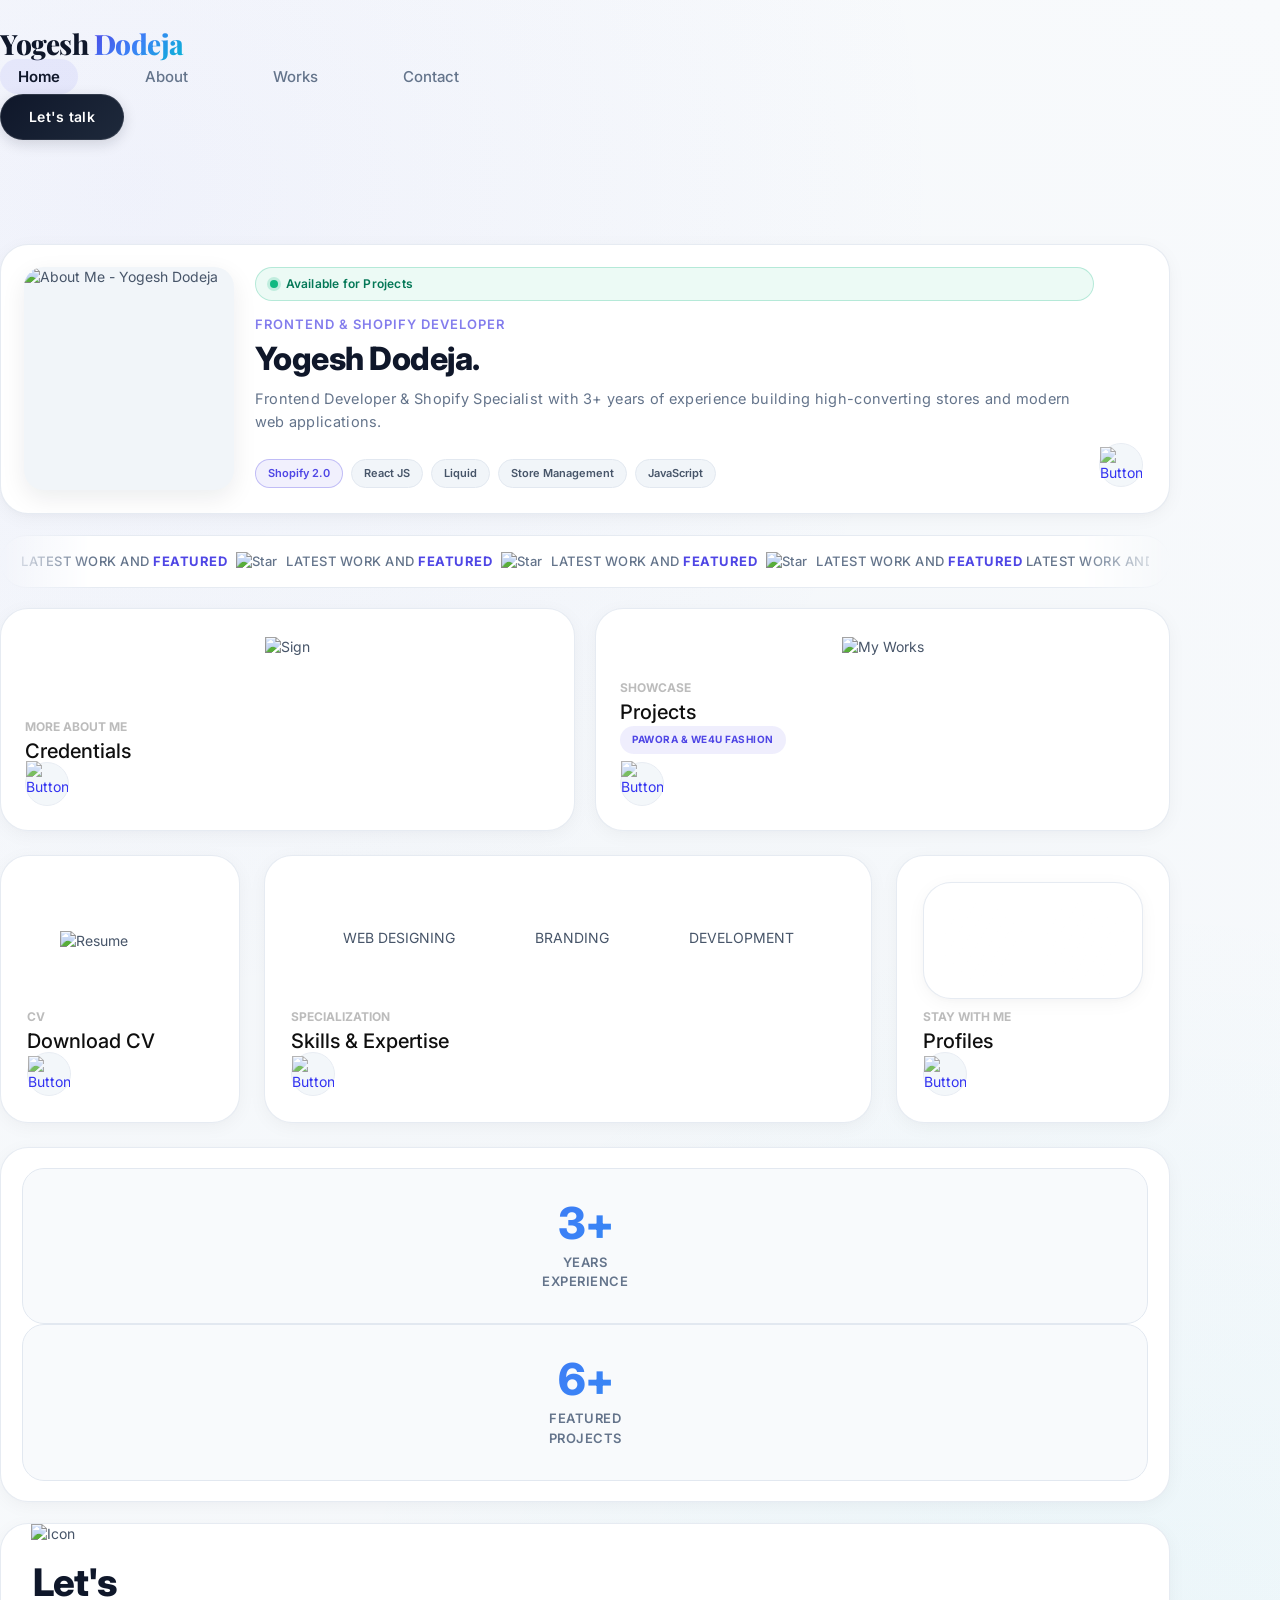
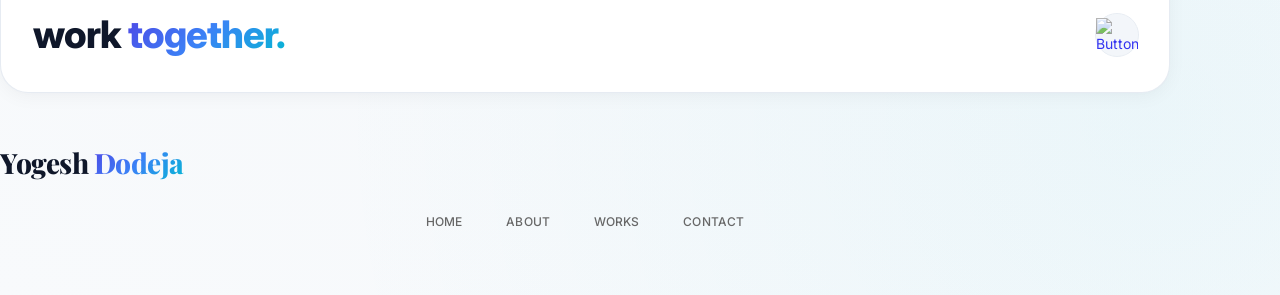
==== commit 33247797: "feat: upgrade portfolio UI/UX, 3+ years experience, We4U and Pawora project showcases, and MCA GTU c" ====
--- a/index.html
+++ b/index.html
@@ -1,245 +1,14 @@
 <!DOCTYPE html>
 <html lang="en">
 <head>
-  <title>Portfolio</title>
-  <meta charset="utf-8">
-  <meta name="viewport" content="width=device-width, initial-scale=1">
-  <meta http-equiv="X-UA-Compatible" content="IE=edge">
-  <meta name="description" content="HTML5 website template">
-  <meta name="keywords" content="global, template, html, sass, jquery">
-  <meta name="author" content="Bucky Maler">
-  <link rel="stylesheet" href="assets/css/main.css">
+    <meta charset="UTF-8">
+    <meta http-equiv="refresh" content="0; url=wpriverthemes.com/landing/gridx-html/light/index.html">
+    <title>Yogesh Dodeja - Portfolio</title>
+    <script>
+        window.location.replace("wpriverthemes.com/landing/gridx-html/light/index.html");
+    </script>
 </head>
-<body>
-
-<!-- notification for small viewports and landscape oriented smartphones -->
-<div class="device-notification">
-  <a class="device-notification--logo" href="#0">
-    <img src="assets/img/logo.png" alt="Global">
-    <p>Portfolio</p>
-  </a>
-  <p class="device-notification--message">Global has so much to offer that we must request you orient your device to portrait or find a larger screen. You won't be disappointed.</p>
-</div>
-
-<div class="perspective effect-rotate-left">
-  <div class="container"><div class="outer-nav--return"></div>
-    <div id="viewport" class="l-viewport">
-      <div class="l-wrapper">
-        <header class="header">
-          <a class="header--logo" href="#0">
-            <img src="assets/img/logo.png" alt="Global">
-            <p>Portfolio</p>
-          </a>
-          <button class="header--cta cta">Hire me</button>
-          <div class="header--nav-toggle">
-          </div>
-        </header>
-        <nav class="l-side-nav">
-          <ul class="side-nav">
-            <li class="is-active"><span>Home</span></li>
-            <li><span>Works</span></li>
-            <li><span>About</span></li>
-            <li><span>Contact</span></li>
-            <li><span>Hire me</span></li>
-          </ul>
-        </nav>
-        <ul class="l-main-content main-content">
-          <li class="l-section section section--is-active">
-            <div class="intro">
-              <div class="intro--banner">
-                <h1 > Hello I am <br>Yogesh  <br>Dodeja</h1><h2 class="line-1 anim-typewriter">I am web designer<br>& Front-end Devloper</h2>
-                <!-- <h1 class="typing">Hello CodePen!!!</h1> -->
-                <button class="cta">Hire me
-                  <svg version="1.1" id="Layer_1" xmlns="http://www.w3.org/2000/svg" xmlns:xlink="http://www.w3.org/1999/xlink" x="0px" y="0px" viewBox="0 0 150 118" style="enable-background:new 0 0 150 118;" xml:space="preserve">
-                  <g transform="translate(0.000000,118.000000) scale(0.100000,-0.100000)">
-                    <path d="M870,1167c-34-17-55-57-46-90c3-15,81-100,194-211l187-185l-565-1c-431,0-571-3-590-13c-55-28-64-94-18-137c21-20,33-20,597-20h575l-192-193C800,103,794,94,849,39c20-20,39-29,61-29c28,0,63,30,298,262c147,144,272,271,279,282c30,51,23,60-219,304C947,1180,926,1196,870,1167z"/>
-                  </g>
-                  </svg>
-                  <span class="btn-background"></span>
-                </button>
-                <table>
-                <img src="me-removebg-preview.png" id="myimg" alt="Welcome">
-              </table>
-              </div>
-              <div class="intro--options">
-                <a href="#0">
-                  <h3>HTML</h3>
-                  <img id= "logo1" src= "https://upload.wikimedia.org/wikipedia/commons/thumb/3/38/HTML5_Badge.svg/800px-HTML5_Badge.svg.png">
-                </a>
-                <a href="#0">
-                  <h3>CSS</h3>
-                  <img id="logo2" src="https://upload.wikimedia.org/wikipedia/commons/thumb/6/62/CSS3_logo.svg/800px-CSS3_logo.svg.png">
-                </a>
-                <a href="#0">
-                  <h3>JAVASCRIPT</h3>
-                  <img id="logo3" src="https://www.freepnglogos.com/uploads/javascript/javascript-online-logo-for-website-0.png">
-                </a>
-                <a href="#0">
-                  <h3>REACT JS</h3>
-                  <img id="logo4" src="https://cdn1.iconfinder.com/data/icons/programing-development-8/24/react_logo-512.png">
-                </a>
-              </div>
-            </div>
-          </li>
-          <li class="l-section section">
-            <div class="work">
-              <h2 id="project"> Projects </h2>
-              <div class="work--lockup">
-                <ul class="slider">
-                  <!-- <li class="slider--item slider--item-left">
-                    <a href="#0">
-                      <div class="slider--item-image">
-                        <img src="assets/img/work-victory.jpg" alt="Victory">
-                      </div>
-                      <p class="slider--item-title">Victory</p>
-                      <p class="slider--item-description">Lorem ipsum dolor sit amet, consectetur adipisicing elit sed do.</p>
-                    </a>
-                  </li> -->
-                  <li class="slider--item slider--item-center">
-                    <a href="https://github.com/Yogi020702/Calculator/blob/main/Calculator.html">
-                      <div class="slider--item-image">
-                        <img id="logo5" src="https://cdn-icons-png.flaticon.com/512/1011/1011863.png" alt="Calculator">
-                      </div>
-                      <p class="slider--item-title">Calculator</p>
-                      <p class="slider--item-description">Calculator code in JavaScript</p>
-                    </a>
-                  </li>
-                  <li class="slider--item slider--item-right">
-                    <a href="#0">
-                      <div class="slider--item-image">
-                        <img src="[data-uri]" alt="Zudio">
-                      </div>
-                      <p class="slider--item-title">Zudio Project</p>
-                      <p class="slider--item-description">In this Project I am using HTML CSS & BOOTSTRAP</p>
-                    </a>
-                  </li>
-                </ul>
-                <div class="slider--prev">
-                  <svg version="1.1" id="Layer_1" xmlns="http://www.w3.org/2000/svg" xmlns:xlink="http://www.w3.org/1999/xlink" x="0px" y="0px"
-                  viewBox="0 0 150 118" style="enable-background:new 0 0 150 118;" xml:space="preserve">
-                  <g transform="translate(0.000000,118.000000) scale(0.100000,-0.100000)">
-                    <path d="M561,1169C525,1155,10,640,3,612c-3-13,1-36,8-52c8-15,134-145,281-289C527,41,562,10,590,10c22,0,41,9,61,29
-                    c55,55,49,64-163,278L296,510h575c564,0,576,0,597,20c46,43,37,109-18,137c-19,10-159,13-590,13l-565,1l182,180
-                    c101,99,187,188,193,199c16,30,12,57-12,84C631,1174,595,1183,561,1169z"/>
-                  </g>
-                  </svg>
-                </div>
-                <div class="slider--next">
-                  <svg version="1.1" id="Layer_1" xmlns="http://www.w3.org/2000/svg" xmlns:xlink="http://www.w3.org/1999/xlink" x="0px" y="0px" viewBox="0 0 150 118" style="enable-background:new 0 0 150 118;" xml:space="preserve">
-                  <g transform="translate(0.000000,118.000000) scale(0.100000,-0.100000)">
-                    <path d="M870,1167c-34-17-55-57-46-90c3-15,81-100,194-211l187-185l-565-1c-431,0-571-3-590-13c-55-28-64-94-18-137c21-20,33-20,597-20h575l-192-193C800,103,794,94,849,39c20-20,39-29,61-29c28,0,63,30,298,262c147,144,272,271,279,282c30,51,23,60-219,304C947,1180,926,1196,870,1167z"/>
-                  </g>
-                  </svg>
-                </div>
-              </div>
-            </div>
-          </li>
-          <li class="l-section section">
-            <div class="about">
-              <div class="about--banner">
-                <h2>Resume</h2>
-                <a href="Yogesh's Resume.pdf" download>Check CV
-                  <span>
-                    <svg version="1.1" id="Layer_1" xmlns="http://www.w3.org/2000/svg" xmlns:xlink="http://www.w3.org/1999/xlink" x="0px" y="0px" viewBox="0 0 150 118" style="enable-background:new 0 0 150 118;" xml:space="preserve">
-                    <g transform="translate(0.000000,118.000000) scale(0.100000,-0.100000)">
-                      <path d="M870,1167c-34-17-55-57-46-90c3-15,81-100,194-211l187-185l-565-1c-431,0-571-3-590-13c-55-28-64-94-18-137c21-20,33-20,597-20h575l-192-193C800,103,794,94,849,39c20-20,39-29,61-29c28,0,63,30,298,262c147,144,272,271,279,282c30,51,23,60-219,304C947,1180,926,1196,870,1167z"/>
-                    </g>
-                    </svg>
-                  </span>
-                </a>
-                <img id="me" src="me-removebg-preview 2.png" alt="About Us">
-              </div>
-              <div class="about--options">
-                <a href="#0">
-                  <h3>10<sup>th</sup> <br> 56% </h3>
-                </a>
-                <a href="#0">
-                  <h3>12<sup>th</sup> <br> 70%</h3>
-                </a>
-                <a href="#0">
-                  <h3>BCA <br> 6.96 CPI</h3>
-                </a> 
-              </div>
-            </div>
-          </li>
-          <li class="l-section section">
-            <div class="contact">
-              <div class="contact--lockup">
-                <iframe src="https://www.google.com/maps/embed?pb=!1m18!1m12!1m3!1d29382.74920231218!2d72.58377999166115!3d22.992776174884607!2m3!1f0!2f0!3f0!3m2!1i1024!2i768!4f13.1!3m3!1m2!1s0x395e85c2e335ed6b%3A0xd19a77c6688f5c9b!2sManinagar%2C%20Ahmedabad%2C%20Gujarat!5e0!3m2!1sen!2sin!4v1704738696361!5m2!1sen!2sin" width="600" height="450" style="border:0;" allowfullscreen="" loading="lazy" referrerpolicy="no-referrer-when-downgrade"></iframe>
-                <div class="modal">
-                  <div class="modal--information">
-                    <p>Ahmedabad,Gujarat</p>
-                    <a href="mailto:ouremail@gmail.com">yogidodeja16@gmail.com</a>
-                    <a href="tel:+148126287560">+91 93 286 85 342</a>
-                  </div>
-                  <ul class="modal--options">
-                    <!-- <li><a href="#0">Bēhance</a></li>
-                    <li><a href="#0">dribbble</a></li> -->
-                    <li><a href="mailto:ouremail@gmail.com">Contact Me</a></li>
-                  </ul>
-                </div>
-              </div>
-            </div>
-          </li>
-          <li class="l-section section">
-            <div class="hire">
-              <h2>You want me to do</h2>
-              <!-- checkout formspree.io for easy form setup -->
-              <form class="work-request">
-                <div class="work-request--options">
-                  <span class="options-a">
-                    <input id="opt-1" type="checkbox" value="app design">
-                    <label for="opt-1">
-                      <svg version="1.1" id="Layer_1" xmlns="http://www.w3.org/2000/svg" xmlns:xlink="http://www.w3.org/1999/xlink" x="0px" y="0px"
-                      viewBox="0 0 150 111" style="enable-background:new 0 0 150 111;" xml:space="preserve">
-                      <g transform="translate(0.000000,111.000000) scale(0.100000,-0.100000)">
-                        <path d="M950,705L555,310L360,505C253,612,160,700,155,700c-6,0-44-34-85-75l-75-75l278-278L550-5l475,475c261,261,475,480,475,485c0,13-132,145-145,145C1349,1100,1167,922,950,705z"/>
-                      </g>
-                      </svg>
-                      Web Design
-                    </label>
-                    <input id="opt-2" type="checkbox" value="graphic design">
-                    <label for="opt-2">
-                      <svg version="1.1" id="Layer_1" xmlns="http://www.w3.org/2000/svg" xmlns:xlink="http://www.w3.org/1999/xlink" x="0px" y="0px"
-                      viewBox="0 0 150 111" style="enable-background:new 0 0 150 111;" xml:space="preserve">
-                      <g transform="translate(0.000000,111.000000) scale(0.100000,-0.100000)">
-                        <path d="M950,705L555,310L360,505C253,612,160,700,155,700c-6,0-44-34-85-75l-75-75l278-278L550-5l475,475c261,261,475,480,475,485c0,13-132,145-145,145C1349,1100,1167,922,950,705z"/>
-                      </g>
-                      </svg>
-                      Web Devloping
-                    </label>
-                    
-                  </span>
-                </div>
-                <div class="work-request--information">
-                  <div class="information-name">
-                    <input id="name" type="text" spellcheck="false">
-                    <label for="name">Name</label>
-                  </div>
-                  <div class="information-email">
-                    <input id="email" type="email" spellcheck="false">
-                    <label for="email">Email</label>
-                  </div>
-                </div>
-                <input type="submit" value="Send Request">
-              </form>
-            </div>
-          </li>
-        </ul>
-      </div>
-    </div>
-  </div>
-  <ul class="outer-nav">
-    <li>Home</li>
-    <li>Works</li>
-    <li>About</li>
-    <li>Contact</li>
-    <li>Hire me</li>
-  </ul>
-</div>
-
-<script src="https://ajax.googleapis.com/ajax/libs/jquery/2.2.4/jquery.min.js"></script>
-<script>window.jQuery || document.write('<script src="assets/js/vendor/jquery-2.2.4.min.js"><\/script>')</script>
-<script src="assets/js/functions-min.js"></script>
+<body style="margin: 0; background: #f8fafc; font-family: sans-serif; display: flex; align-items: center; justify-content: center; height: 100vh;">
+    <p style="color: #64748b;">Redirecting to portfolio...</p>
 </body>
 </html>
